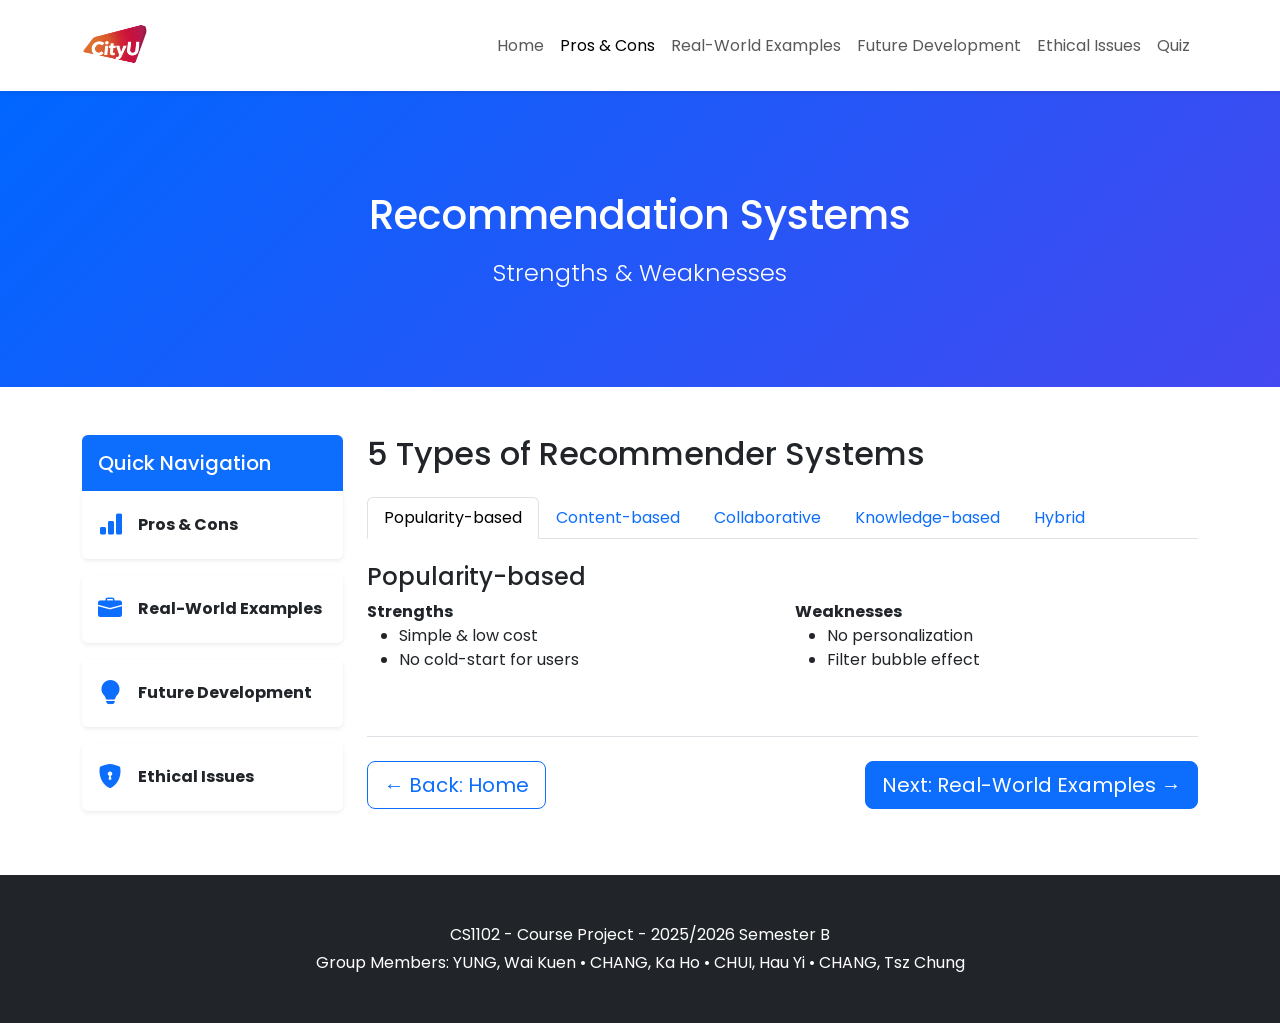
==== 2.html @ 097c0360 "1.0 - CS1102 Project" ====
<!DOCTYPE html>
<html lang="en">
<head>
    <meta charset="UTF-8">
    <meta name="viewport" content="width=device-width, initial-scale=1.0">
    <title>Pros & Cons | CS1102</title>
    <link href="https://cdn.jsdelivr.net/npm/bootstrap@5.3.3/dist/css/bootstrap.min.css" rel="stylesheet">
    <link rel="stylesheet" href="https://cdn.jsdelivr.net/npm/bootstrap-icons@1.11.3/font/bootstrap-icons.min.css">
    <link href="https://fonts.googleapis.com/css2?family=Poppins:wght@400;500;600;700&display=swap" rel="stylesheet">
    <style>
        body { font-family: 'Poppins', sans-serif; }
        .navbar { transition: all 0.4s ease; }
        .navbar.hidden { transform: translateY(-100%); }
        .hero { background: linear-gradient(135deg, #0066ff, #8a2be2, #ff00cc); background-size: 400% 400%; animation: gradientShift 15s ease infinite; color: white; padding: 100px 0 80px; }
        @keyframes gradientShift { 0% {background-position:0% 50%} 50% {background-position:100% 50%} 100% {background-position:0% 50%} }
        #backToTop { transition: all 0.3s ease; }
    </style>
</head>
<body>

    <!-- Top Navbar -->
    <nav class="navbar navbar-expand-lg navbar-light bg-white shadow-sm sticky-top">
        <div class="container">
            <a class="navbar-brand d-flex align-items-center" href="https://www.cityu.edu.hk/" target="_blank">
                <img src="images/cityu-logo.png" alt="CityU HK" height="65">
            </a>
            <button class="navbar-toggler" type="button" data-bs-toggle="collapse" data-bs-target="#navbarNav">
                <span class="navbar-toggler-icon"></span>
            </button>
            <div class="collapse navbar-collapse" id="navbarNav">
                <ul class="navbar-nav ms-auto">
                    <li class="nav-item"><a class="nav-link" href="index.html">Home</a></li>
                    <li class="nav-item"><a class="nav-link active" href="2.html">Pros & Cons</a></li>
                    <li class="nav-item"><a class="nav-link" href="3.html">Real-World Examples</a></li>
                    <li class="nav-item"><a class="nav-link" href="4.html">Future Development</a></li>
                    <li class="nav-item"><a class="nav-link" href="5.html">Ethical Issues</a></li>
                    <li class="nav-item"><a class="nav-link" href="quiz.html">Quiz</a></li>
                </ul>
            </div>
        </div>
    </nav>

    <!-- Hero -->
    <div class="hero text-center">
        <div class="container">
            <h1 class="mb-3">Recommendation Systems</h1>
            <p class="lead fs-4">Strengths & Weaknesses</p>
        </div>
    </div>

    <div class="container mt-5">
        <div class="row">
            <!-- Sidebar -->
            <div class="col-lg-3">
                <div class="sticky-top" style="top: 20px;">
                    <div class="bg-primary text-white p-3 rounded-top"><h5 class="mb-0">Quick Navigation</h5></div>
                    <div class="card border-0 shadow-sm mb-3"><div class="card-body"><a href="2.html" class="text-decoration-none text-dark d-flex align-items-center"><i class="bi bi-bar-chart-fill me-3 fs-4 text-primary"></i><strong>Pros & Cons</strong></a></div></div>
                    <div class="card border-0 shadow-sm mb-3"><div class="card-body"><a href="3.html" class="text-decoration-none text-dark d-flex align-items-center"><i class="bi bi-briefcase-fill me-3 fs-4 text-primary"></i><strong>Real-World Examples</strong></a></div></div>
                    <div class="card border-0 shadow-sm mb-3"><div class="card-body"><a href="4.html" class="text-decoration-none text-dark d-flex align-items-center"><i class="bi bi-lightbulb-fill me-3 fs-4 text-primary"></i><strong>Future Development</strong></a></div></div>
                    <div class="card border-0 shadow-sm mb-3"><div class="card-body"><a href="5.html" class="text-decoration-none text-dark d-flex align-items-center"><i class="bi bi-shield-lock-fill me-3 fs-4 text-primary"></i><strong>Ethical Issues</strong></a></div></div>
                </div>
            </div>

            <!-- Main Content -->
            <div class="col-lg-9">
                <h2 class="mb-4">5 Types of Recommender Systems</h2>
                <ul class="nav nav-tabs mb-4" id="myTab" role="tablist">
                    <li class="nav-item"><button class="nav-link active" data-bs-toggle="tab" data-bs-target="#pop">Popularity-based</button></li>
                    <li class="nav-item"><button class="nav-link" data-bs-toggle="tab" data-bs-target="#cbf">Content-based</button></li>
                    <li class="nav-item"><button class="nav-link" data-bs-toggle="tab" data-bs-target="#cf">Collaborative</button></li>
                    <li class="nav-item"><button class="nav-link" data-bs-toggle="tab" data-bs-target="#kbr">Knowledge-based</button></li>
                    <li class="nav-item"><button class="nav-link" data-bs-toggle="tab" data-bs-target="#hybrid">Hybrid</button></li>
                </ul>

                <div class="tab-content">
                    <div class="tab-pane fade show active" id="pop">
                        <h4>Popularity-based</h4>
                        <div class="row"><div class="col-md-6"><strong>Strengths</strong><ul><li>Simple & low cost</li><li>No cold-start for users</li></ul></div><div class="col-md-6"><strong>Weaknesses</strong><ul><li>No personalization</li><li>Filter bubble effect</li></ul></div></div>
                    </div>
                    <div class="tab-pane fade" id="cbf">Content-based Filtering (CBF) ...</div>
                    <div class="tab-pane fade" id="cf">Collaborative Filtering (CF) ...</div>
                    <div class="tab-pane fade" id="kbr">Knowledge-based (KBR) ...</div>
                    <div class="tab-pane fade" id="hybrid">Hybrid Filtering ...</div>
                </div>

                <!-- Back & Next -->
                <div class="d-flex justify-content-between mt-5 border-top pt-4">
                    <a href="index.html" class="btn btn-outline-primary btn-lg">← Back: Home</a>
                    <a href="3.html" class="btn btn-primary btn-lg">Next: Real-World Examples →</a>
                </div>
            </div>
        </div>
    </div>

    <!-- Footer -->
    <footer class="bg-dark text-white text-center py-5 mt-5">
        <div class="container">
            <p class="mb-1">CS1102 - Course Project - 2025/2026 Semester B</p>
            <p class="mb-0">Group Members: YUNG, Wai Kuen • CHANG, Ka Ho • CHUI, Hau Yi • CHANG, Tsz Chung</p>
        </div>
    </footer>

    <!-- Back to Top -->
    <button id="backToTop" class="btn btn-primary rounded-circle shadow-lg position-fixed bottom-0 end-0 m-4" style="width: 55px; height: 55px; display: none; z-index: 1000;">
        <i class="bi bi-arrow-up fs-3"></i>
    </button>

    <script src="https://cdn.jsdelivr.net/npm/bootstrap@5.3.3/dist/js/bootstrap.bundle.min.js"></script>
    <script src="js/script.js"></script>
</body>
</html>
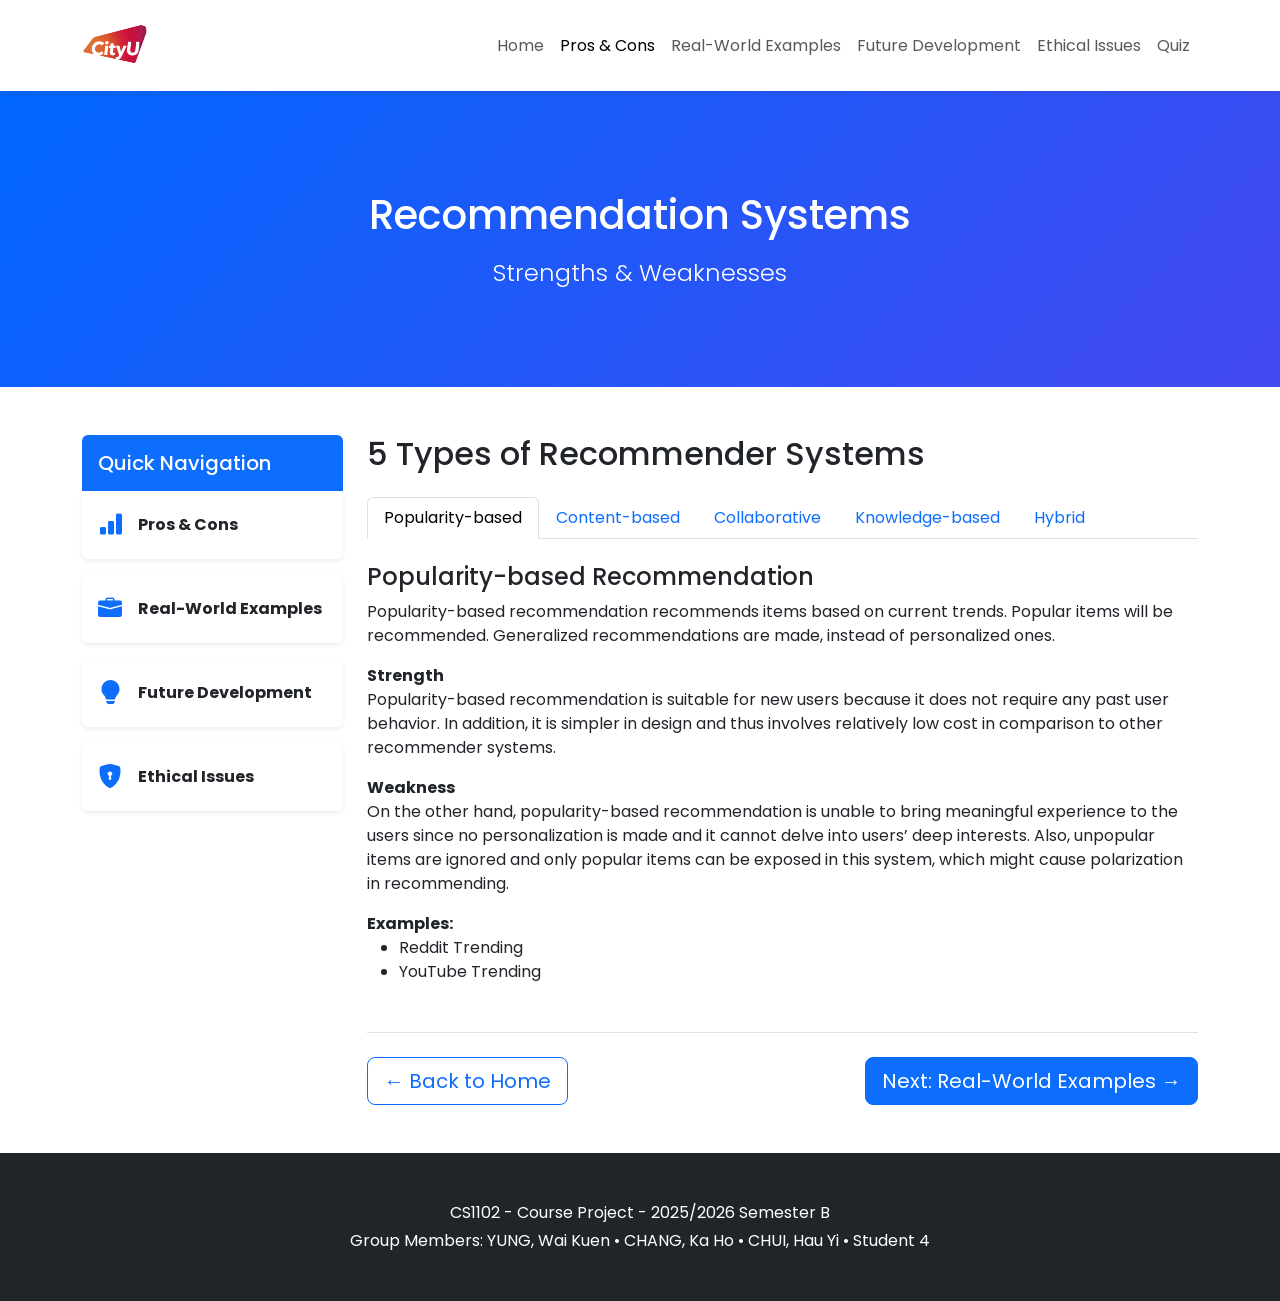
==== commit 6f0033f0: "1.2" ====
--- a/2.html
+++ b/2.html
@@ -14,6 +14,8 @@
         .hero { background: linear-gradient(135deg, #0066ff, #8a2be2, #ff00cc); background-size: 400% 400%; animation: gradientShift 15s ease infinite; color: white; padding: 100px 0 80px; }
         @keyframes gradientShift { 0% {background-position:0% 50%} 50% {background-position:100% 50%} 100% {background-position:0% 50%} }
         #backToTop { transition: all 0.3s ease; }
+        .section-title { position: relative; }
+        .section-title:after { content: ''; position: absolute; width: 60px; height: 3px; background: #0d6efd; bottom: -8px; left: 0; }
     </style>
 </head>
 <body>
@@ -64,6 +66,8 @@
             <!-- Main Content -->
             <div class="col-lg-9">
                 <h2 class="mb-4">5 Types of Recommender Systems</h2>
+
+                <!-- Tabs -->
                 <ul class="nav nav-tabs mb-4" id="myTab" role="tablist">
                     <li class="nav-item"><button class="nav-link active" data-bs-toggle="tab" data-bs-target="#pop">Popularity-based</button></li>
                     <li class="nav-item"><button class="nav-link" data-bs-toggle="tab" data-bs-target="#cbf">Content-based</button></li>
@@ -73,34 +77,115 @@
                 </ul>
 
                 <div class="tab-content">
+
+                    <!-- Popularity-based -->
                     <div class="tab-pane fade show active" id="pop">
-                        <h4>Popularity-based</h4>
-                        <div class="row"><div class="col-md-6"><strong>Strengths</strong><ul><li>Simple & low cost</li><li>No cold-start for users</li></ul></div><div class="col-md-6"><strong>Weaknesses</strong><ul><li>No personalization</li><li>Filter bubble effect</li></ul></div></div>
+                        <h4>Popularity-based Recommendation</h4>
+                        <p>Popularity-based recommendation recommends items based on current trends. Popular items will be recommended. Generalized recommendations are made, instead of personalized ones.</p>
+                        
+                        <strong>Strength</strong>
+                        <p>Popularity-based recommendation is suitable for new users because it does not require any past user behavior. In addition, it is simpler in design and thus involves relatively low cost in comparison to other recommender systems.</p>
+                        
+                        <strong>Weakness</strong>
+                        <p>On the other hand, popularity-based recommendation is unable to bring meaningful experience to the users since no personalization is made and it cannot delve into users’ deep interests. Also, unpopular items are ignored and only popular items can be exposed in this system, which might cause polarization in recommending.</p>
+                        
+                        <strong>Examples:</strong> 
+                        <ul>
+                            <li>Reddit Trending</li>
+                            <li>YouTube Trending</li>
+                        </ul>
                     </div>
-                    <div class="tab-pane fade" id="cbf">Content-based Filtering (CBF) ...</div>
-                    <div class="tab-pane fade" id="cf">Collaborative Filtering (CF) ...</div>
-                    <div class="tab-pane fade" id="kbr">Knowledge-based (KBR) ...</div>
-                    <div class="tab-pane fade" id="hybrid">Hybrid Filtering ...</div>
+
+                    <!-- Content-based -->
+                    <div class="tab-pane fade" id="cbf">
+                        <h4>Content-based Filtering</h4>
+                        <p>Content-based filtering (CBF) constructs users’ preference profile through tracking and analyzing what users were interested in and liked in the past. It recommends items that match users’ preference profile.</p>
+                        
+                        <strong>Strength</strong>
+                        <p>CBF prevents the first-rater problem (also known as new-item cold-start problem)... It has high transparency in stating the recommended reasons for items, which helps in building customers’ trust in the recommendation.</p>
+                        
+                        <strong>Weakness</strong>
+                        <p>First, CBF might result in new-user cold-start problems, which means it might be unable to provide capable recommendations to new users, as it requires an individual's past ratings on different items for profiling. Second, serendipity problems may arise. It means users might find it hard to get recommendations that are inconsistent with the users’ preference profile, resulting in a lack of serendipity. Additionally, items with obscure classification might not be effectively recommended because the system cannot properly match them with users’ profile.</p>
+                        
+                        <strong>Examples:</strong> 
+                        <ul>
+                            <li>Spotify (“Discover Weekly”)</li>
+                            <li>Netflix (“Because You Watched”)</li>
+                        </ul>
+                    </div>
+
+                    <!-- Collaborative -->
+                    <div class="tab-pane fade" id="cf">
+                        <h4>Collaborative Filtering</h4>
+                        <p>In contrast to content-based filtering, collaborative filtering (CF) leverages users’ ratings on items. The system identifies the association between users and items by using the user-item rating matrix. Items are recommended based on what similar users liked. In other words, users receive recommendations of items based on what other users with similar interests like, or receive recommendations of other users based on having similar ratings on items.</p>
+                        
+                        <strong>Strength</strong>
+                        <p>Since ratings are made by human users in CF, this allows feature evaluation on items which can indirectly reflect features such as plot tensions that are difficult to be grasped or quantified by machine learning. Moreover, CF provides a sense of serendipity to users by recommending unexpected items. As the system provides recommendations by applying user-based algorithms, rather than focusing on the items’ content, duplicated recommendations tend to be reduced. Novelty is thus enhanced.</p>
+                        
+                        <strong>Weakness</strong>
+                        <p>CF heavily relies on prior users’ ratings and faces the cold-start problem for both new users and new items. Without prior ratings, the system cannot provide suitable recommendations. In addition, it is vulnerable to shilling attacks, in which the ratings of specific items are intentionally and artificially manipulated by malicious users. Furthermore, it is inapplicable in realms where items are swiftly updated or changed. Ratings might be insufficiently collected within a short time window, or may become obsolete.</p>
+                        
+                        <strong>Examples:</strong> 
+                        <ul>
+                            <li>Amazon (“Customers Who Bought This Also Bought”)</li>
+                            <li>Goodreads (“Readers Also Enjoyed”)</li>
+                        </ul>
+                    </div>
+
+                    <!-- Knowledge-based -->
+                    <div class="tab-pane fade" id="kbr">
+                        <h4>Knowledge-based Recommendation</h4>
+                        <p>Knowledge-based recommendation (KBR) analyzes users’ needs, preferences and constraints to recommend items that fit the best with users' demand. Normally, initial input from users is required.</p>
+                        
+                        <strong>Strength</strong>
+                        <p>The KBR system provides highly personalized experience and supports fields that are sophisticated and risky, such as finance and real estate. The recommendations strictly refer to existing knowledge in the system and take users’ demands into consideration. When there are conflicts between demand and constraints, the system can still provide recommendations with clear explanations to avoid the situation of no identifiable solution. Additionally, it can adapt to the changes of users’ preference over time since users can update their needs through dialogic interaction in the system.</p>
+                        
+                        <strong>Weakness</strong>
+                        <p>It could involve high cost and be time-consuming because the construction of a knowledge base requires collaboration with professionals in order to ensure the system can provide useful and constructive recommendations without significant errors. The maintenance of data and updating can be costly as well to ensure that the knowledge base is correct and keeps up with times.</p>
+                        
+                        <strong>Examples:</strong> 
+                        <ul>
+                            <li>Zillow</li>
+                            <li>CarFax</li>
+                        </ul>
+                    </div>
+
+                    <!-- Hybrid -->
+                    <div class="tab-pane fade" id="hybrid">
+                        <h4>Hybrid Filtering</h4>
+                        <p>Hybrid filtering combines different recommender systems to complement each other and to increase effectiveness in recommending. The most common combination is content-based filtering and collaborative filtering.</p>
+                        
+                        <strong>Strength</strong>
+                        <p>Hybrid filtering reduces the limitations such as cold-start issues that occur when applying a single recommender system by having multiple systems collaboration. It enhances the quality and accuracy of the recommendations, as well as the users’ experience.</p>
+                        
+                        <strong>Weakness</strong>
+                        <p>However, applying multiple systems could be sophisticated, requiring huge input in designing and optimization. Also, it might be costly in data maintenance because of the large data size. Poor integration and insufficient input might result in low efficiency.</p>
+                        
+                        <strong>Examples:</strong> 
+                        <ul>
+                            <li>TikTok Homepage</li>
+                            <li>YouTube Homepage</li>
+                        </ul>
+                    </div>
                 </div>
 
                 <!-- Back & Next -->
                 <div class="d-flex justify-content-between mt-5 border-top pt-4">
-                    <a href="index.html" class="btn btn-outline-primary btn-lg">← Back: Home</a>
+                    <a href="index.html" class="btn btn-outline-primary btn-lg">← Back to Home</a>
                     <a href="3.html" class="btn btn-primary btn-lg">Next: Real-World Examples →</a>
                 </div>
             </div>
         </div>
     </div>
 
-    <!-- Footer -->
+    <!-- Footer + Back to Top -->
     <footer class="bg-dark text-white text-center py-5 mt-5">
         <div class="container">
             <p class="mb-1">CS1102 - Course Project - 2025/2026 Semester B</p>
-            <p class="mb-0">Group Members: YUNG, Wai Kuen • CHANG, Ka Ho • CHUI, Hau Yi • CHANG, Tsz Chung</p>
+            <p class="mb-0">Group Members: YUNG, Wai Kuen • CHANG, Ka Ho • CHUI, Hau Yi • Student 4</p>
         </div>
     </footer>
 
-    <!-- Back to Top -->
     <button id="backToTop" class="btn btn-primary rounded-circle shadow-lg position-fixed bottom-0 end-0 m-4" style="width: 55px; height: 55px; display: none; z-index: 1000;">
         <i class="bi bi-arrow-up fs-3"></i>
     </button>
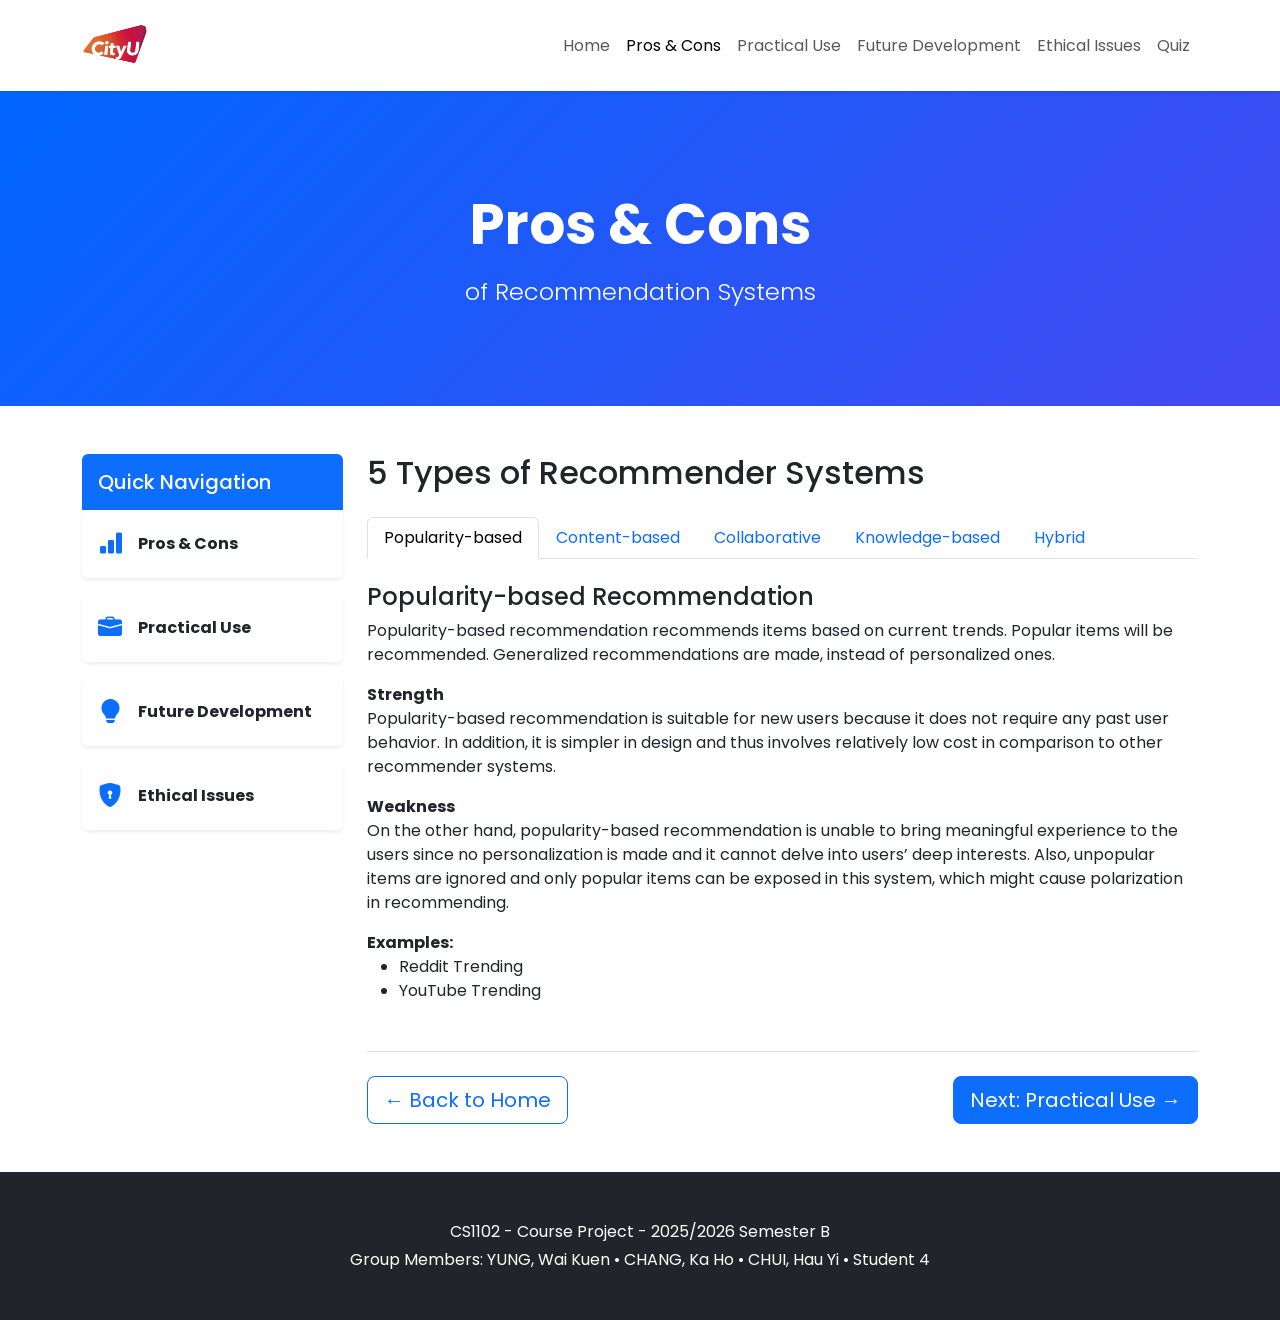
==== commit 20bf2938: "1.3" ====
--- a/2.html
+++ b/2.html
@@ -33,7 +33,7 @@
                 <ul class="navbar-nav ms-auto">
                     <li class="nav-item"><a class="nav-link" href="index.html">Home</a></li>
                     <li class="nav-item"><a class="nav-link active" href="2.html">Pros & Cons</a></li>
-                    <li class="nav-item"><a class="nav-link" href="3.html">Real-World Examples</a></li>
+                    <li class="nav-item"><a class="nav-link" href="3.html">Practical Use</a></li>
                     <li class="nav-item"><a class="nav-link" href="4.html">Future Development</a></li>
                     <li class="nav-item"><a class="nav-link" href="5.html">Ethical Issues</a></li>
                     <li class="nav-item"><a class="nav-link" href="quiz.html">Quiz</a></li>
@@ -45,8 +45,8 @@
     <!-- Hero -->
     <div class="hero text-center">
         <div class="container">
-            <h1 class="mb-3">Recommendation Systems</h1>
-            <p class="lead fs-4">Strengths & Weaknesses</p>
+            <h1 class="mb-3 display-4 fw-bold">Pros & Cons</h1>
+            <p class="lead fs-4">of Recommendation Systems</p>
         </div>
     </div>
 
@@ -57,7 +57,7 @@
                 <div class="sticky-top" style="top: 20px;">
                     <div class="bg-primary text-white p-3 rounded-top"><h5 class="mb-0">Quick Navigation</h5></div>
                     <div class="card border-0 shadow-sm mb-3"><div class="card-body"><a href="2.html" class="text-decoration-none text-dark d-flex align-items-center"><i class="bi bi-bar-chart-fill me-3 fs-4 text-primary"></i><strong>Pros & Cons</strong></a></div></div>
-                    <div class="card border-0 shadow-sm mb-3"><div class="card-body"><a href="3.html" class="text-decoration-none text-dark d-flex align-items-center"><i class="bi bi-briefcase-fill me-3 fs-4 text-primary"></i><strong>Real-World Examples</strong></a></div></div>
+                    <div class="card border-0 shadow-sm mb-3"><div class="card-body"><a href="3.html" class="text-decoration-none text-dark d-flex align-items-center"><i class="bi bi-briefcase-fill me-3 fs-4 text-primary"></i><strong>Practical Use</strong></a></div></div>
                     <div class="card border-0 shadow-sm mb-3"><div class="card-body"><a href="4.html" class="text-decoration-none text-dark d-flex align-items-center"><i class="bi bi-lightbulb-fill me-3 fs-4 text-primary"></i><strong>Future Development</strong></a></div></div>
                     <div class="card border-0 shadow-sm mb-3"><div class="card-body"><a href="5.html" class="text-decoration-none text-dark d-flex align-items-center"><i class="bi bi-shield-lock-fill me-3 fs-4 text-primary"></i><strong>Ethical Issues</strong></a></div></div>
                 </div>
@@ -172,7 +172,7 @@
                 <!-- Back & Next -->
                 <div class="d-flex justify-content-between mt-5 border-top pt-4">
                     <a href="index.html" class="btn btn-outline-primary btn-lg">← Back to Home</a>
-                    <a href="3.html" class="btn btn-primary btn-lg">Next: Real-World Examples →</a>
+                    <a href="3.html" class="btn btn-primary btn-lg">Next: Practical Use →</a>
                 </div>
             </div>
         </div>
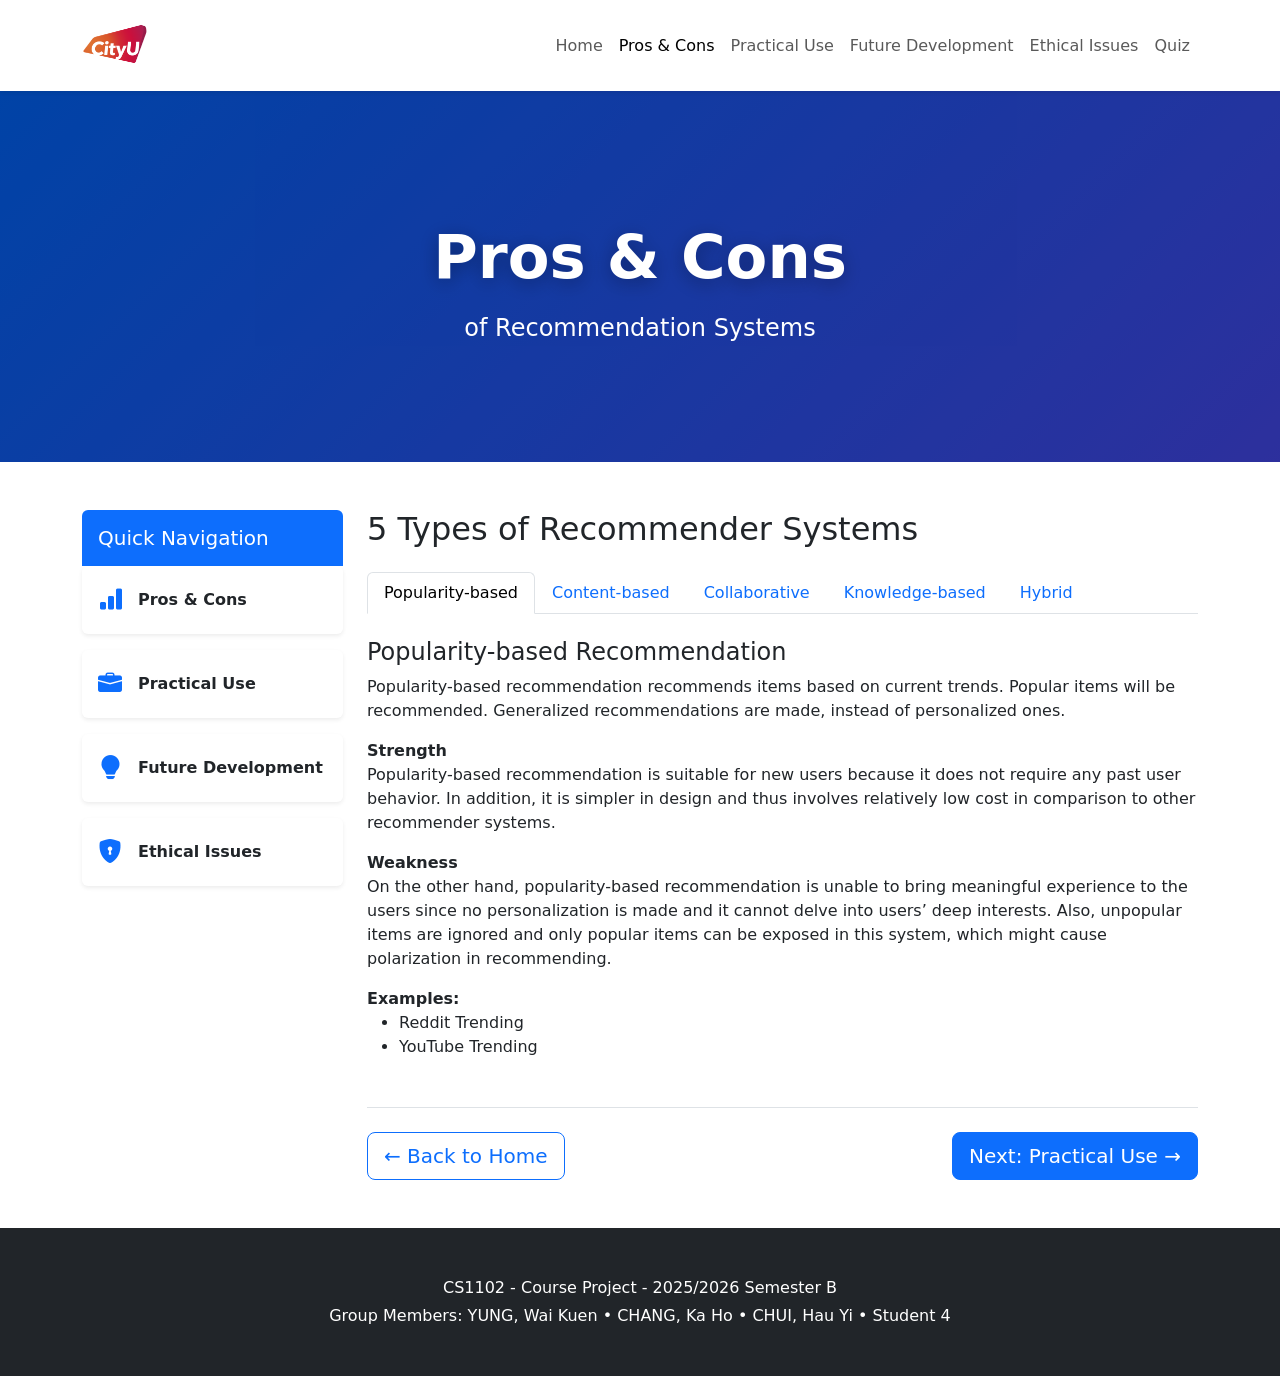
==== commit 89d20135: "1.4" ====
--- a/2.html
+++ b/2.html
@@ -4,23 +4,15 @@
     <meta charset="UTF-8">
     <meta name="viewport" content="width=device-width, initial-scale=1.0">
     <title>Pros & Cons | CS1102</title>
+    <link rel="icon" href="images/favicon.ico" type="image/x-icon">
+    <link href="css/style.css" rel="stylesheet">
     <link href="https://cdn.jsdelivr.net/npm/bootstrap@5.3.3/dist/css/bootstrap.min.css" rel="stylesheet">
     <link rel="stylesheet" href="https://cdn.jsdelivr.net/npm/bootstrap-icons@1.11.3/font/bootstrap-icons.min.css">
     <link href="https://fonts.googleapis.com/css2?family=Poppins:wght@400;500;600;700&display=swap" rel="stylesheet">
-    <style>
-        body { font-family: 'Poppins', sans-serif; }
-        .navbar { transition: all 0.4s ease; }
-        .navbar.hidden { transform: translateY(-100%); }
-        .hero { background: linear-gradient(135deg, #0066ff, #8a2be2, #ff00cc); background-size: 400% 400%; animation: gradientShift 15s ease infinite; color: white; padding: 100px 0 80px; }
-        @keyframes gradientShift { 0% {background-position:0% 50%} 50% {background-position:100% 50%} 100% {background-position:0% 50%} }
-        #backToTop { transition: all 0.3s ease; }
-        .section-title { position: relative; }
-        .section-title:after { content: ''; position: absolute; width: 60px; height: 3px; background: #0d6efd; bottom: -8px; left: 0; }
-    </style>
 </head>
 <body>
 
-    <!-- Top Navbar -->
+    <!-- Navbar -->
     <nav class="navbar navbar-expand-lg navbar-light bg-white shadow-sm sticky-top">
         <div class="container">
             <a class="navbar-brand d-flex align-items-center" href="https://www.cityu.edu.hk/" target="_blank">
@@ -56,15 +48,15 @@
             <div class="col-lg-3">
                 <div class="sticky-top" style="top: 20px;">
                     <div class="bg-primary text-white p-3 rounded-top"><h5 class="mb-0">Quick Navigation</h5></div>
-                    <div class="card border-0 shadow-sm mb-3"><div class="card-body"><a href="2.html" class="text-decoration-none text-dark d-flex align-items-center"><i class="bi bi-bar-chart-fill me-3 fs-4 text-primary"></i><strong>Pros & Cons</strong></a></div></div>
-                    <div class="card border-0 shadow-sm mb-3"><div class="card-body"><a href="3.html" class="text-decoration-none text-dark d-flex align-items-center"><i class="bi bi-briefcase-fill me-3 fs-4 text-primary"></i><strong>Practical Use</strong></a></div></div>
-                    <div class="card border-0 shadow-sm mb-3"><div class="card-body"><a href="4.html" class="text-decoration-none text-dark d-flex align-items-center"><i class="bi bi-lightbulb-fill me-3 fs-4 text-primary"></i><strong>Future Development</strong></a></div></div>
-                    <div class="card border-0 shadow-sm mb-3"><div class="card-body"><a href="5.html" class="text-decoration-none text-dark d-flex align-items-center"><i class="bi bi-shield-lock-fill me-3 fs-4 text-primary"></i><strong>Ethical Issues</strong></a></div></div>
+                    <div class="card sidebar-card border-0 shadow-sm mb-3"><div class="card-body"><a href="2.html" class="text-decoration-none text-dark d-flex align-items-center"><i class="bi bi-bar-chart-fill me-3 fs-4 text-primary"></i><strong>Pros & Cons</strong></a></div></div>
+                    <div class="card sidebar-card border-0 shadow-sm mb-3"><div class="card-body"><a href="3.html" class="text-decoration-none text-dark d-flex align-items-center"><i class="bi bi-briefcase-fill me-3 fs-4 text-primary"></i><strong>Practical Use</strong></a></div></div>
+                    <div class="card sidebar-card border-0 shadow-sm mb-3"><div class="card-body"><a href="4.html" class="text-decoration-none text-dark d-flex align-items-center"><i class="bi bi-lightbulb-fill me-3 fs-4 text-primary"></i><strong>Future Development</strong></a></div></div>
+                    <div class="card sidebar-card border-0 shadow-sm mb-3"><div class="card-body"><a href="5.html" class="text-decoration-none text-dark d-flex align-items-center"><i class="bi bi-shield-lock-fill me-3 fs-4 text-primary"></i><strong>Ethical Issues</strong></a></div></div>
                 </div>
             </div>
 
-            <!-- Main Content -->
-            <div class="col-lg-9">
+            <!-- Main -->
+            <div class="col-lg-9 fade-in">
                 <h2 class="mb-4">5 Types of Recommender Systems</h2>
 
                 <!-- Tabs -->
@@ -169,7 +161,7 @@
                     </div>
                 </div>
 
-                <!-- Back & Next -->
+                <!-- B&N -->
                 <div class="d-flex justify-content-between mt-5 border-top pt-4">
                     <a href="index.html" class="btn btn-outline-primary btn-lg">← Back to Home</a>
                     <a href="3.html" class="btn btn-primary btn-lg">Next: Practical Use →</a>
@@ -178,7 +170,7 @@
         </div>
     </div>
 
-    <!-- Footer + Back to Top -->
+    <!-- Footer -->
     <footer class="bg-dark text-white text-center py-5 mt-5">
         <div class="container">
             <p class="mb-1">CS1102 - Course Project - 2025/2026 Semester B</p>
@@ -186,6 +178,7 @@
         </div>
     </footer>
 
+    <!-- B2T -->
     <button id="backToTop" class="btn btn-primary rounded-circle shadow-lg position-fixed bottom-0 end-0 m-4" style="width: 55px; height: 55px; display: none; z-index: 1000;">
         <i class="bi bi-arrow-up fs-3"></i>
     </button>
--- a/css/style.css
+++ b/css/style.css
@@ -0,0 +1,83 @@
+body { 
+    font-family: 'Poppins', sans-serif; 
+}
+
+.navbar { 
+    transition: all 0.4s ease; 
+}
+.navbar.hidden { 
+    transform: translateY(-100%); 
+}
+
+.hero {
+    background: linear-gradient(135deg, #0066ff, #8a2be2, #ff00cc);
+    background-size: 400% 400%;
+    animation: gradientShift 15s ease infinite;
+    color: white;
+    padding: 130px 0 100px;
+    position: relative;
+    overflow: hidden;
+}
+.hero::before {
+    content: '';
+    position: absolute;
+    top: 0; left: 0; right: 0; bottom: 0;
+    background: rgba(0, 0, 0, 0.35);
+    z-index: 1;
+}
+.hero .container { position: relative; z-index: 2; }
+.hero h1 {
+    font-size: 3.8rem;
+    font-weight: 700;
+    text-shadow: 0 4px 20px rgba(0,0,0,0.3);
+}
+
+.sidebar-card {
+    background: rgba(255, 255, 255, 0.88);
+    backdrop-filter: blur(12px);
+    border: 1px solid rgba(255,255,255,0.7);
+    transition: all 0.3s ease;
+}
+.sidebar-card:hover {
+    transform: translateY(-4px);
+    box-shadow: 0 12px 30px rgba(0, 0, 0, 0.18);
+    background: rgba(255, 255, 255, 0.95);
+}
+
+.btn:hover,
+.card:hover:not(.group-card):not(.topic-card):not(.tech-card):not(.dis-card):not(.ref-card) {
+    transform: translateY(-3px);
+    box-shadow: 0 10px 25px rgba(138, 43, 226, 0.25);
+}
+
+.nav-tabs .nav-link:hover {
+    color: #8a2be2 !important;
+    border-bottom: 3px solid #8a2be2;
+}
+
+.fade-in {
+    opacity: 0; 
+    animation: fadeInUp 0.9s ease forwards;
+}
+@keyframes fadeInUp {
+    to { opacity: 1; transform: translateY(0); }
+}
+
+@keyframes gradientShift {
+    0% { background-position: 0% 50%; }
+    50% { background-position: 100% 50%; }
+    100% { background-position: 0% 50%; }
+}
+
+#backToTop {
+    transition: all 0.3s ease;
+}
+#backToTop:hover {
+    transform: scale(1.1);
+    box-shadow: 0 10px 25px rgba(13, 110, 253, 0.4);
+}
+#backToTop.show {
+    display: flex !important;
+    align-items: center;
+    justify-content: center;
+}
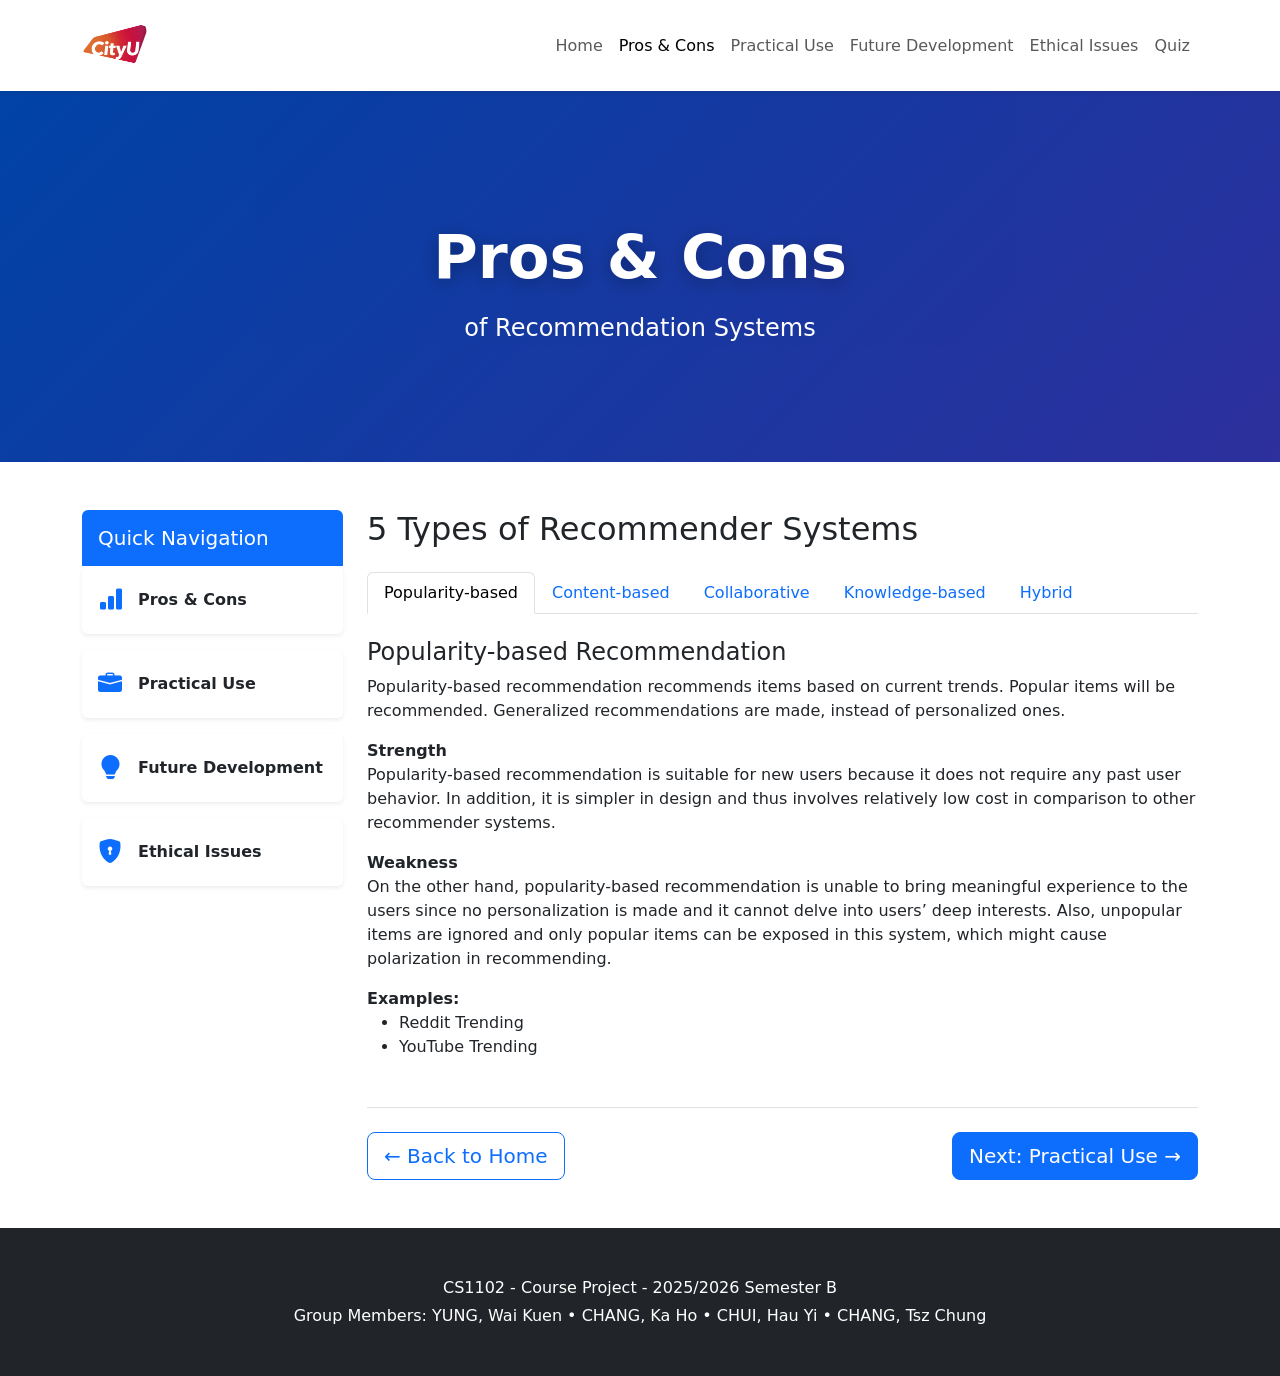
==== commit f36380a1: "1.4" ====
--- a/2.html
+++ b/2.html
@@ -174,7 +174,7 @@
     <footer class="bg-dark text-white text-center py-5 mt-5">
         <div class="container">
             <p class="mb-1">CS1102 - Course Project - 2025/2026 Semester B</p>
-            <p class="mb-0">Group Members: YUNG, Wai Kuen • CHANG, Ka Ho • CHUI, Hau Yi • Student 4</p>
+            <p class="mb-0">Group Members: YUNG, Wai Kuen • CHANG, Ka Ho • CHUI, Hau Yi • CHANG, Tsz Chung</p>
         </div>
     </footer>
 
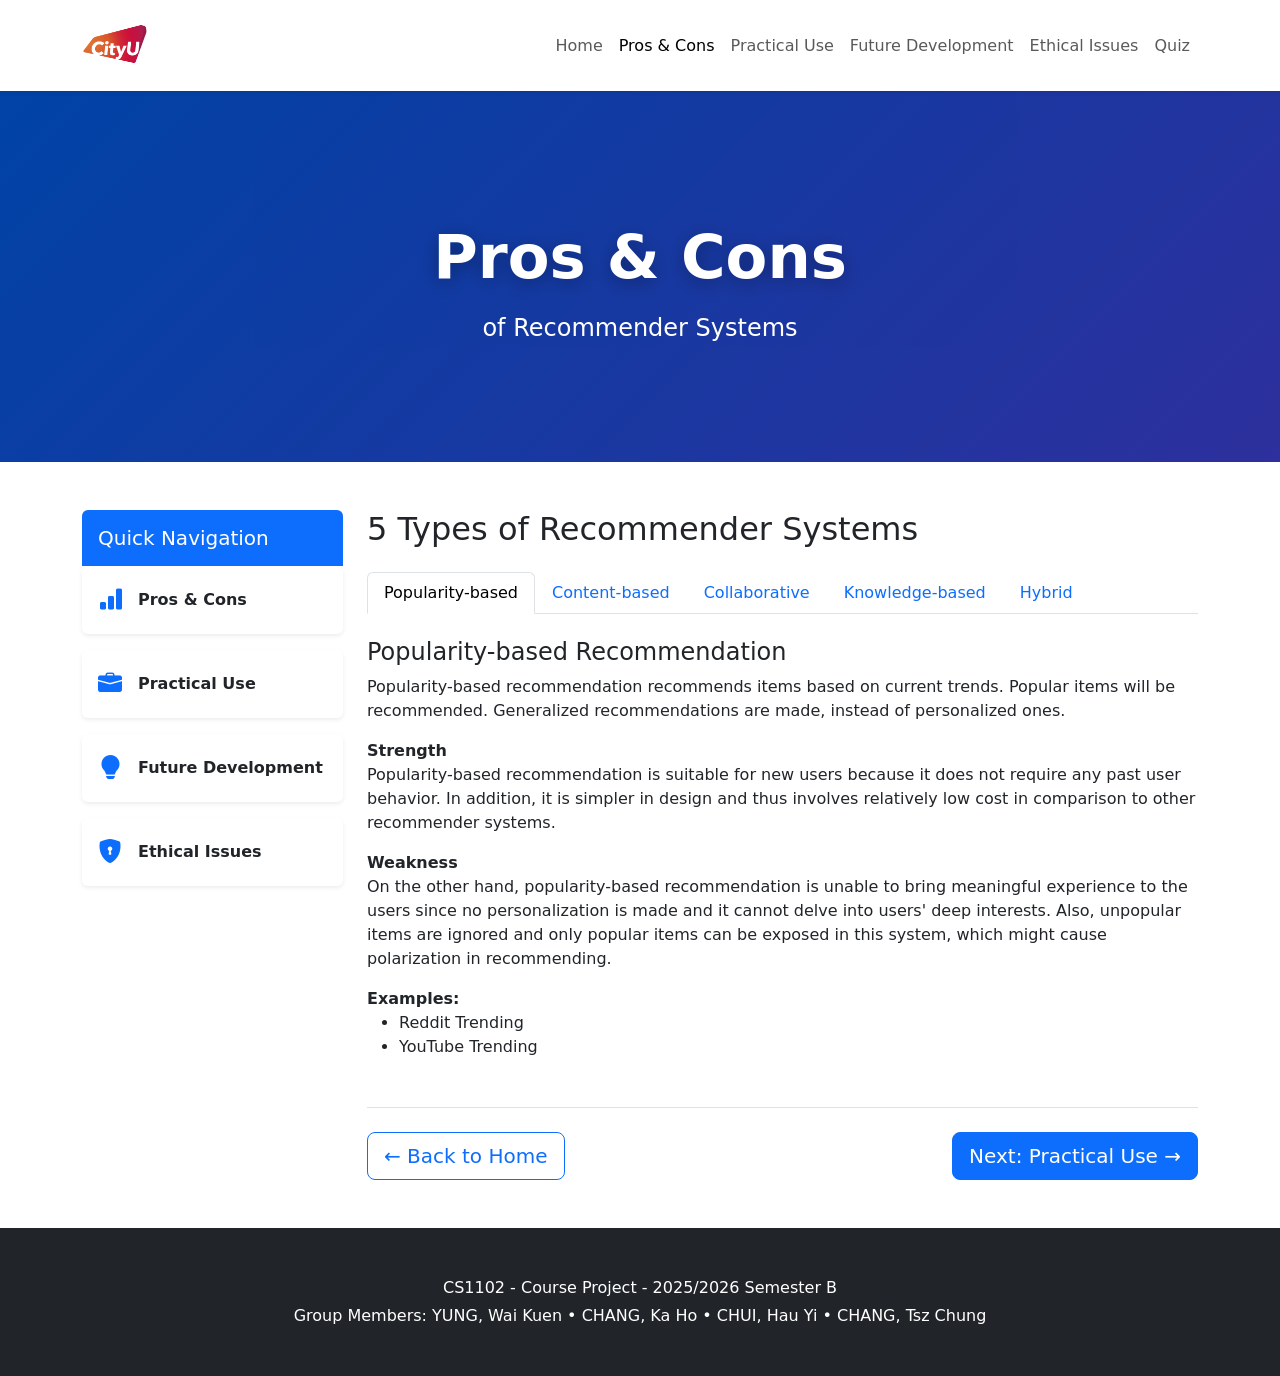
==== commit 74af369d: "1.6" ====
--- a/2.html
+++ b/2.html
@@ -38,7 +38,7 @@
     <div class="hero text-center">
         <div class="container">
             <h1 class="mb-3 display-4 fw-bold">Pros & Cons</h1>
-            <p class="lead fs-4">of Recommendation Systems</p>
+            <p class="lead fs-4">of Recommender Systems</p>
         </div>
     </div>
 
@@ -79,7 +79,7 @@
                         <p>Popularity-based recommendation is suitable for new users because it does not require any past user behavior. In addition, it is simpler in design and thus involves relatively low cost in comparison to other recommender systems.</p>
                         
                         <strong>Weakness</strong>
-                        <p>On the other hand, popularity-based recommendation is unable to bring meaningful experience to the users since no personalization is made and it cannot delve into users’ deep interests. Also, unpopular items are ignored and only popular items can be exposed in this system, which might cause polarization in recommending.</p>
+                        <p>On the other hand, popularity-based recommendation is unable to bring meaningful experience to the users since no personalization is made and it cannot delve into users' deep interests. Also, unpopular items are ignored and only popular items can be exposed in this system, which might cause polarization in recommending.</p>
                         
                         <strong>Examples:</strong> 
                         <ul>
@@ -91,13 +91,13 @@
                     <!-- Content-based -->
                     <div class="tab-pane fade" id="cbf">
                         <h4>Content-based Filtering</h4>
-                        <p>Content-based filtering (CBF) constructs users’ preference profile through tracking and analyzing what users were interested in and liked in the past. It recommends items that match users’ preference profile.</p>
+                        <p>Content-based filtering (CBF) constructs users' preference profile through tracking and analyzing what users were interested in and liked in the past. It recommends items that match users' preference profile.</p>
                         
                         <strong>Strength</strong>
-                        <p>CBF prevents the first-rater problem (also known as new-item cold-start problem)... It has high transparency in stating the recommended reasons for items, which helps in building customers’ trust in the recommendation.</p>
+                        <p>CBF prevents the first-rater problem (also known as new-item cold-start problem), which is the situation where a new or unpopular item cannot be recommended because of a lack of user feedback. It is because the profiles are constructed by relying on an individual's past behaviors only, and there is no requirement to track other users' behaviors. Items will be recommended once they match the users' preference profile. In addition, it has high transparency in stating the recommended reasons for items, which helps in building customers' trust in the recommendation.</p>
                         
                         <strong>Weakness</strong>
-                        <p>First, CBF might result in new-user cold-start problems, which means it might be unable to provide capable recommendations to new users, as it requires an individual's past ratings on different items for profiling. Second, serendipity problems may arise. It means users might find it hard to get recommendations that are inconsistent with the users’ preference profile, resulting in a lack of serendipity. Additionally, items with obscure classification might not be effectively recommended because the system cannot properly match them with users’ profile.</p>
+                        <p>First, CBF might result in new-user cold-start problems, which means it might be unable to provide capable recommendations to new users, as it requires an individual's past ratings on different items for profiling. Second, serendipity problems may arise. It means users might find it hard to get recommendations that are inconsistent with the users' preference profile, resulting in a lack of serendipity. Additionally, items with obscure classification might not be effectively recommended because the system cannot properly match them with users' profile.</p>
                         
                         <strong>Examples:</strong> 
                         <ul>
@@ -109,13 +109,13 @@
                     <!-- Collaborative -->
                     <div class="tab-pane fade" id="cf">
                         <h4>Collaborative Filtering</h4>
-                        <p>In contrast to content-based filtering, collaborative filtering (CF) leverages users’ ratings on items. The system identifies the association between users and items by using the user-item rating matrix. Items are recommended based on what similar users liked. In other words, users receive recommendations of items based on what other users with similar interests like, or receive recommendations of other users based on having similar ratings on items.</p>
+                        <p>In contrast to content-based filtering, collaborative filtering (CF) leverages users' ratings on items. The system identifies the association between users and items by using the user-item rating matrix. Items are recommended based on what similar users liked. In other words, users receive recommendations of items based on what other users with similar interests like, or receive recommendations of other users based on having similar ratings on items.</p>
                         
                         <strong>Strength</strong>
-                        <p>Since ratings are made by human users in CF, this allows feature evaluation on items which can indirectly reflect features such as plot tensions that are difficult to be grasped or quantified by machine learning. Moreover, CF provides a sense of serendipity to users by recommending unexpected items. As the system provides recommendations by applying user-based algorithms, rather than focusing on the items’ content, duplicated recommendations tend to be reduced. Novelty is thus enhanced.</p>
+                        <p>Since ratings are made by human users in CF, this allows feature evaluation on items which can indirectly reflect features such as plot tensions that are difficult to be grasped or quantified by machine learning. Moreover, CF provides a sense of serendipity to users by recommending unexpected items. As the system provides recommendations by applying user-based algorithms, rather than focusing on the items' content, duplicated recommendations tend to be reduced. Novelty is thus enhanced.</p>
                         
                         <strong>Weakness</strong>
-                        <p>CF heavily relies on prior users’ ratings and faces the cold-start problem for both new users and new items. Without prior ratings, the system cannot provide suitable recommendations. In addition, it is vulnerable to shilling attacks, in which the ratings of specific items are intentionally and artificially manipulated by malicious users. Furthermore, it is inapplicable in realms where items are swiftly updated or changed. Ratings might be insufficiently collected within a short time window, or may become obsolete.</p>
+                        <p>CF heavily relies on prior users' ratings and faces the cold-start problem for both new users and new items. Without prior ratings, the system cannot provide suitable recommendations. In addition, it is vulnerable to shilling attacks, in which the ratings of specific items are intentionally and artificially manipulated by malicious users. Furthermore, it is inapplicable in realms where items are swiftly updated or changed. Ratings might be insufficiently collected within a short time window, or may become obsolete.</p>
                         
                         <strong>Examples:</strong> 
                         <ul>
@@ -127,10 +127,10 @@
                     <!-- Knowledge-based -->
                     <div class="tab-pane fade" id="kbr">
                         <h4>Knowledge-based Recommendation</h4>
-                        <p>Knowledge-based recommendation (KBR) analyzes users’ needs, preferences and constraints to recommend items that fit the best with users' demand. Normally, initial input from users is required.</p>
+                        <p>Knowledge-based recommendation (KBR) analyzes users' needs, preferences and constraints to recommend items that fit the best with users' demand. Normally, initial input from users is required.</p>
                         
                         <strong>Strength</strong>
-                        <p>The KBR system provides highly personalized experience and supports fields that are sophisticated and risky, such as finance and real estate. The recommendations strictly refer to existing knowledge in the system and take users’ demands into consideration. When there are conflicts between demand and constraints, the system can still provide recommendations with clear explanations to avoid the situation of no identifiable solution. Additionally, it can adapt to the changes of users’ preference over time since users can update their needs through dialogic interaction in the system.</p>
+                        <p>The KBR system provides highly personalized experience and supports fields that are sophisticated and risky, such as finance and real estate. The recommendations strictly refer to existing knowledge in the system and take users' demands into consideration. When there are conflicts between demand and constraints, the system can still provide recommendations with clear explanations to avoid the situation of no identifiable solution. Additionally, it can adapt to the changes of users' preference over time since users can update their needs through dialogic interaction in the system.</p>
                         
                         <strong>Weakness</strong>
                         <p>It could involve high cost and be time-consuming because the construction of a knowledge base requires collaboration with professionals in order to ensure the system can provide useful and constructive recommendations without significant errors. The maintenance of data and updating can be costly as well to ensure that the knowledge base is correct and keeps up with times.</p>
@@ -148,7 +148,7 @@
                         <p>Hybrid filtering combines different recommender systems to complement each other and to increase effectiveness in recommending. The most common combination is content-based filtering and collaborative filtering.</p>
                         
                         <strong>Strength</strong>
-                        <p>Hybrid filtering reduces the limitations such as cold-start issues that occur when applying a single recommender system by having multiple systems collaboration. It enhances the quality and accuracy of the recommendations, as well as the users’ experience.</p>
+                        <p>Hybrid filtering reduces the limitations such as cold-start issues that occur when applying a single recommender system by having multiple systems collaboration. It enhances the quality and accuracy of the recommendations, as well as the users' experience.</p>
                         
                         <strong>Weakness</strong>
                         <p>However, applying multiple systems could be sophisticated, requiring huge input in designing and optimization. Also, it might be costly in data maintenance because of the large data size. Poor integration and insufficient input might result in low efficiency.</p>
--- a/css/style.css
+++ b/css/style.css
@@ -45,7 +45,7 @@
 }
 
 .btn:hover,
-.card:hover:not(.group-card):not(.topic-card):not(.tech-card):not(.dis-card):not(.ref-card) {
+.card:hover:not(.group-card):not(.topic-card):not(.tech-card):not(.intro-card):not(.his-card):not(.dis-card):not(.ref-card):not(.start-card):not(.quiz-card):not(.result-card) {
     transform: translateY(-3px);
     box-shadow: 0 10px 25px rgba(138, 43, 226, 0.25);
 }
